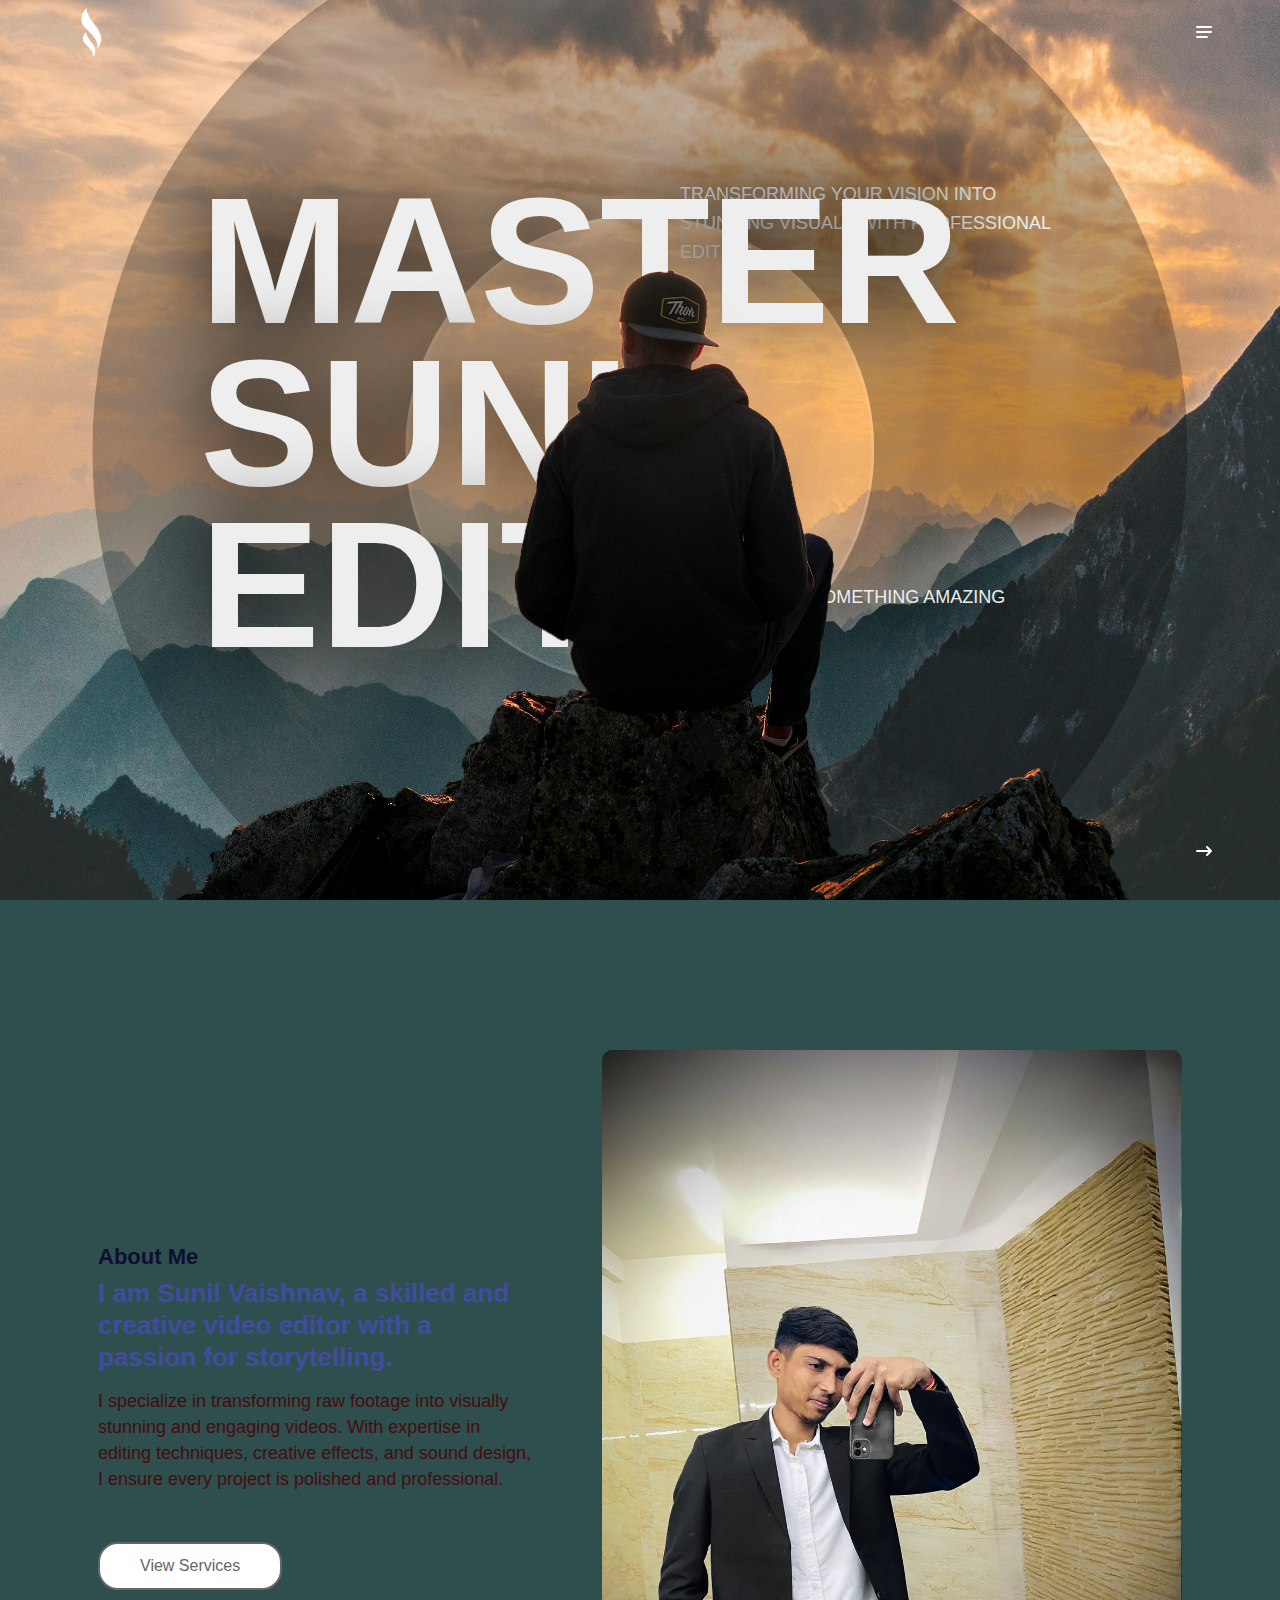
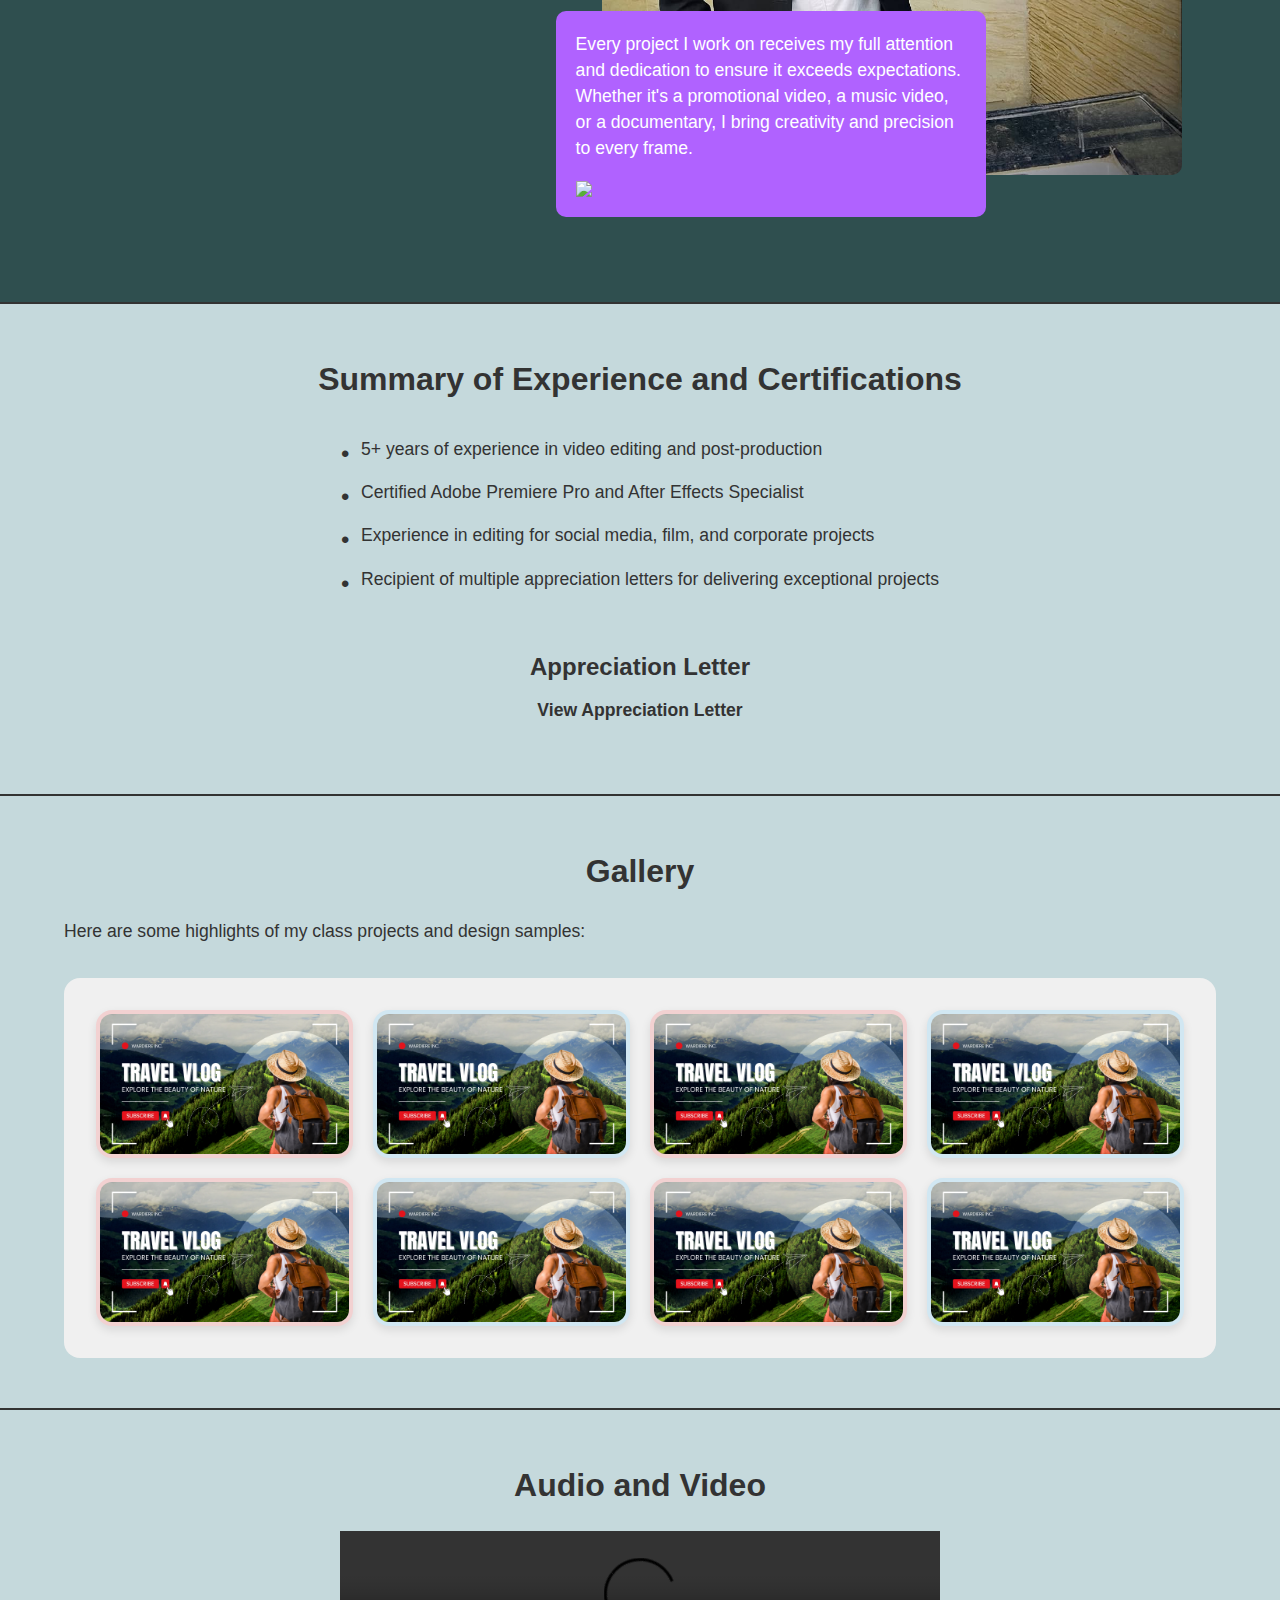
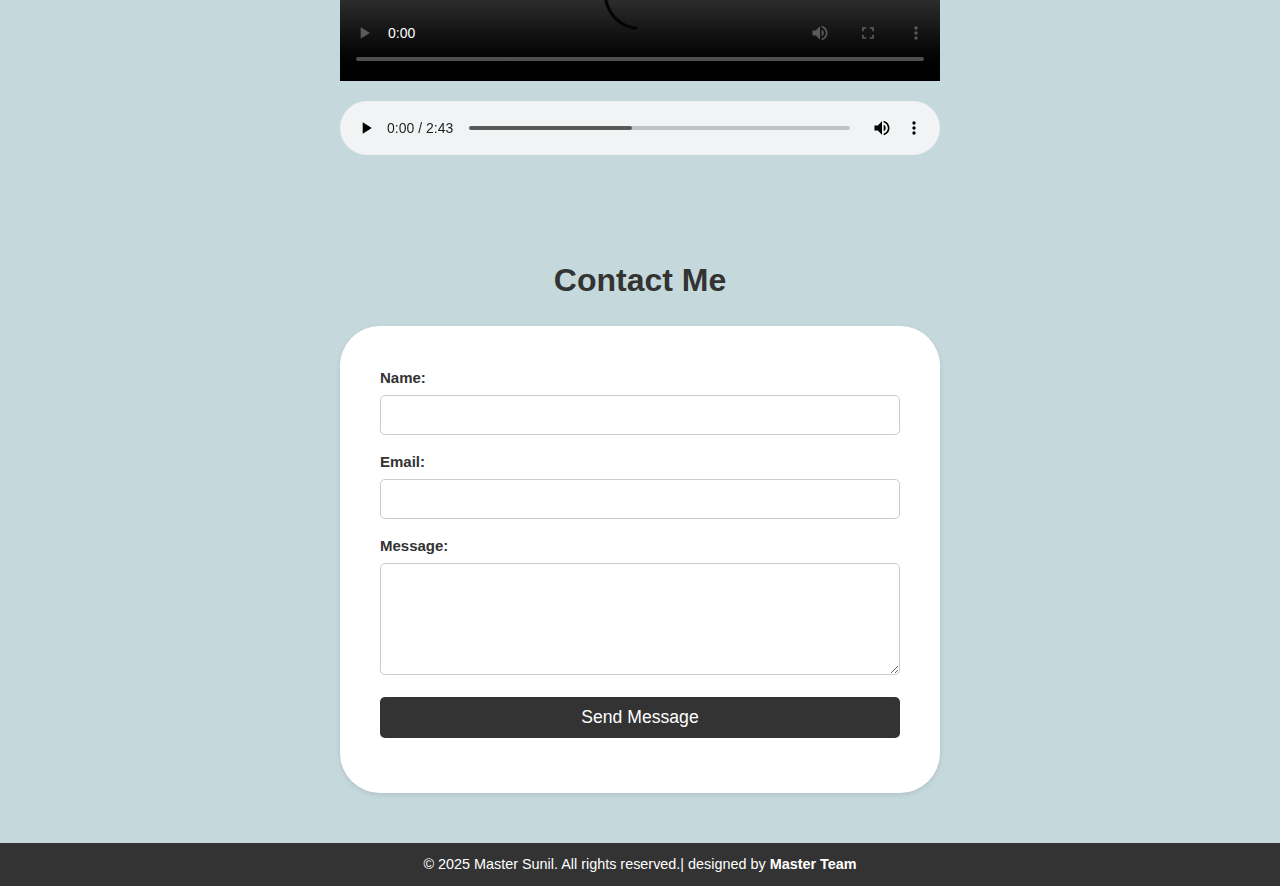
==== index.html @ e3a4bf8e "add some file's" ====
<!DOCTYPE html>
<html lang="en">
<head>
    <meta charset="UTF-8">
    <meta name="viewport" content="width=device-width, initial-scale=1.0">
    <title>Document</title>
    <link rel="stylesheet" href="style.css">
    <link rel="stylesheet" href="about.css">
</head>
<body>
    
    <main>
        <header>
            <figure class="logo">
                <img src="img/Sunil-logo.png" alt="">
            </figure>
            <nav>
                <svg class="w-6 h-6 text-gray-800 dark:text-white" aria-hidden="true" xmlns="http://www.w3.org/2000/svg" width="24" height="24" fill="none" viewBox="0 0 24 24">
                    <path stroke="currentColor" stroke-linecap="round" stroke-width="2" d="M5 7h14M5 12h14M5 17h10"/>
                </svg>
            </nav>
        </header>
        <section class="slider">
            <div class="list">
                <div class="item active">
                    <div class="image" style="--url: url('img/1.jpg')"></div>
                    <div class="content">
                        <h2>MASTER SUNIL EDITS</h2>
                        <p>
                            Transforming your vision into stunning visuals with professional editing. 
                        </p>
                        <p>
                            Let's create something amazing together!
                        </p>
                    </div>
                </div>
                <div class="item ">
                    <div class="image" style="--url: url('img/2.jpg')"></div>
                    <div class="content">
                        <h2>MASTER SUNIL EDITS</h2>
                        <p>
                            Bringing your stories to life with expert video editing. Let's craft your masterpiece today!
                        </p>
                        <p>
                            Elevating your content with precision editing. Let's turn your ideas into unforgettable videos!
                        </p>
                    </div>
                </div>
                <div class="item">
                    <div class="image" style="--url: url('img/3.jpg')"></div>
                    <div class="content">
                        <h2>MASTER SUNIL EDITS</h2>
                        <p>
                            Expert editing, flawless storytelling. Let's create impactful videos that resonate with your audience!
                        </p>
                        <p>
                            Creative video editing that captivates and engages. Let's bring your vision to life!
                        </p>
                    </div>
                </div>
            </div>
            <div class="arrows">
                <button id="prev">
                    <svg class="w-6 h-6 text-gray-800 dark:text-white" aria-hidden="true" xmlns="http://www.w3.org/2000/svg" width="24" height="24" fill="none" viewBox="0 0 24 24">
                        <path stroke="currentColor" stroke-linecap="round" stroke-linejoin="round" stroke-width="2" d="M5 12h14M5 12l4-4m-4 4 4 4"/>
                    </svg>
                </button>
                <button id="next">
                    <svg class="w-6 h-6 text-gray-800 dark:text-white" aria-hidden="true" xmlns="http://www.w3.org/2000/svg" width="24" height="24" fill="none" viewBox="0 0 24 24">
                        <path stroke="currentColor" stroke-linecap="round" stroke-linejoin="round" stroke-width="2" d="M19 12H5m14 0-4 4m4-4-4-4"/>
                    </svg>
                </button>
            </div>
        </section>

        <section>
            <div class="Main-head">
                
            </div>
        </section>

        <!-- _________________________________________________________________________________ -->

        <section id="about" class="section">
            <div class="responsive-container-block bigContainer">
                <div class="responsive-container-block Container bottomContainer">
                  <div class="ultimateImg">
                    <img class="mainImg" src="img/sunil.jpg">
                    <div class="purpleBox">
                      <p class="purpleText">
                        Every project I work on receives my full attention and dedication to ensure it exceeds expectations. Whether it's a promotional video, a music video, or a documentary, I bring creativity and precision to every frame.                      </p>
                      <img class="stars" src="https://workik-widget-assets.s3.amazonaws.com/widget-assets/images/mp5.svg">
                    </div>
                  </div>
                  <div class="allText bottomText">
                    <p class="text-blk headingText">
                      About Me
                    </p>
                    <p class="text-blk subHeadingText">
                        I am Sunil Vaishnav, a skilled and creative video editor with a passion for storytelling.
                    </p>
                    <p class="text-blk description">
                        I specialize in transforming raw footage into visually stunning and engaging videos. With expertise in editing techniques, creative effects, and sound design, I ensure every project is polished and professional.
                    </p>
                    <a class="explore">
                      View Services
                    </a>
                  </div>
                </div>
              </div>
        </section>
<hr>        
        <section id="experience" class="Experience">
            <div class="container">
                <h2>Summary of Experience and Certifications</h2>
                <div class="experience-content">
                    <ul class="experience-list">
                        <li>5+ years of experience in video editing and post-production</li>
                        <li>Certified Adobe Premiere Pro and After Effects Specialist</li>
                        <li>Experience in editing for social media, film, and corporate projects</li>
                        <li>Recipient of multiple appreciation letters for delivering exceptional projects</li>
                    </ul>
                    <div class="certifications">
                        <h3>Appreciation Letter</h3>
                        <p><a href="files/appreciation_letter.pdf" target="_blank">View Appreciation Letter</a></p>
                    </div>
                </div>
            </div>
        </section>
<hr>
    <section id="gallery" class="section">
        <div class="container">
            <h2>Gallery</h2>
            <p>Here are some highlights of my class projects and design samples:</p>
            <div class="gallery">
                <img src="img/thumbnails.png" alt="Project 1">
                <img src="img/thumbnails.png" alt="Project 2">
                <img src="img/thumbnails.png" alt="Project 3">
                <img src="img/thumbnails.png" alt="Project 4">
                <img src="img/thumbnails.png" alt="Project 1">
                <img src="img/thumbnails.png" alt="Project 2">
                <img src="img/thumbnails.png" alt="Project 3">
                <img src="img/thumbnails.png" alt="Project 4">
                
            </div>
        </div>
    </section>
<hr>
    <section id="media" class="section">
        <div class="container">
            <h2>Audio and Video</h2>
            <div class="media">
                <video controls>
                    <source src="img/videoplayback.mp4" type="video/mp4">
                    Your browser does not support the video tag.
                </video>
                <audio controls>
                    <source src="img/voice.mp3" type="audio/mpeg">
                    Your browser does not support the audio tag.
                </audio>
            </div>
    </section>
<!-- <hr> -->
    <section id="contact" class="section">
        <div class="container">
            <h2>Contact Me</h2>
            <form action="#" method="POST">
                <label for="name">Name:</label>
                <input type="text" id="name" name="name" required>

                <label for="email">Email:</label>
                <input type="email" id="email" name="email" required>

                <label for="message">Message:</label>
                <textarea id="message" name="message" rows="5" required></textarea>

                <button type="submit">Send Message</button>
            </form>
        </div>
    </section>

    <footer>
        <div class="container">
            <p>&copy; 2025 Master Sunil. All rights reserved.| designed by <strong>Master Team</strong></p>
        </div>
    </footer>
        
    </main>
    <script src="app.js"></script>
</body>
</html>
---- style.css ----
@import url('https://fonts.cdnfonts.com/css/bebas-neue');
@import url('https://fonts.cdnfonts.com/css/poppins');
/* 1200 x 780 */
body{
    margin: 0;
    font-size: 15px;
    background-color: darkslategray;
}
*{
    padding: 0;
    margin: 0;
    box-sizing: border-box;
    list-style: none;
}
svg{
    color: #fff;
}
:root{
    --width-default: min(1200px, 90vw);
    --diameter: 1432px;
}
.logo img{
    width: 50px;
}
header{
    width: var( --width-default);
    height: 70px;
    margin: auto;
    display: flex;
    justify-content: space-between;
    align-items: center;
    position: relative;
    z-index: 1;
}
.slider{
    /* background-color: red; */
    color: #eee;
    width: 100vw;
    height: 100vh;
    position: relative;
    overflow: hidden;
    margin-top: -70px;
}
.slider .list .item{
    position: absolute;
    inset: 0 0 0 0;
    display: flex;
    justify-content: center;
    align-items: center;
    transition: 1s;
}
.slider .list .item .content{
    position: absolute;
    top: 20%;
    left: 50%;
    transform: translateX(-50%);
    width: max-content;
    max-width: 100%;
    text-align: center;
    display: grid;
    grid-template-columns: repeat(2, 400px);
    text-align: left;
    gap: 80px;
    font-size: 1.2em;
    text-transform: uppercase;
    font-family: Poppins;
    text-shadow: 0 0 80px #000;
}
.slider .list .item .content h2{
    font-size: 10em;
    font-family: 'Bebas Neue', sans-serif;
    line-height: 0.9em;
    transform: translateY(-100%);
    transition: transform 1s;
    grid-row-start: 1;
    grid-row-end: 3;
}
.slider .list .item .content p{
}
.slider .list .item .content p:last-child{
    display: flex;
    justify-content: start;
    align-items: end;
    padding-bottom: 25px;
}
/* item default */
.slider .list .item .image{
    flex-shrink: 0;
    width: var(--diameter);
    height: var(--diameter);
    background-image: var(--url);
    background-size: var(--diameter) var(--diameter);
    background-position: center;
    border-radius: 50%;
    transform: rotate(-60deg);
    position: relative;
    transition: 1s;
}
.slider .list .item .image::before, 
.slider .list .item .image::after{
    position: absolute;
    width: 70%;
    height: 70%;
    content: '';
    border-radius: 50%;
    top: 50%;
    left: 50%;
    transform: translate(-50%, -50%)  rotate(-120deg);
    background-image: 
    linear-gradient(to right, #0004, #0004),
    var(--url);
    background-size: var(--diameter) var(--diameter);
    background-position: center;
    transition: 1s;
}
.slider .list .item .image::after{
    width: 30%;
    height: 30%;
    background-image: var(--url);
    border: 3px solid #fff2;
    transform: translate(-50%, -50%) rotate(-170deg);
}

/* default  */
.slider .list .item .image{
    filter: blur(30px);
}

.slider .list .item{
    pointer-events: none;
    opacity: 0;
}
/* item active */
.slider .list .item.active{
    pointer-events: auto;
    opacity: 1;
}
.slider .item.active .image{
    filter: blur(0px);
    transform: rotate(0deg);
}
.slider .item.active .image::before,
.slider .item.active .image::after
{
    transform: translate(-50%, -50%) rotate(0deg) ;
}
.slider .list .item.active .content h2{
    transform: translateY(0);
}

/* item phía sau */
.slider .list .item.active ~ .item{
    opacity: 0;
}
.slider .item.active ~ .item .image{
    transform: rotate(60deg);
}
.slider .item.active ~ .item .image::before
{
    transform: translate(-50%, -50%) rotate(120deg) ;
}
.slider .item.active ~ .item .image::after
{
    transform: translate(-50%, -50%) rotate(170deg) ;
}
.slider .list .item.active ~ .item .content h2{
    transform: translateY(100%);
}
/* arrows */
.arrows{
    position: absolute;
    left: 50%;
    transform: translateX(-50%);
    bottom: 30px;
    width: var(--width-default);
    display: flex;
    justify-content: space-between;
}
.arrows button{
    all: unset;
    cursor: pointer;
}
.slider .list::after{
    position: absolute;
    content: '';
    bottom: 0;
    width: min(1000px, 100vw);
    height: 70%;
    left: 50%;
    transform: translateX(-50%);
    background-image: url(img/model.png);
    background-size: cover;
    background-position: top;
    pointer-events: none;
    animation: showModel 1s ease-in-out 1 forwards;
}
@keyframes showModel{
    from{
        transform: translateX(-50%) scale(1.3) translateY(88px);
    }
}

.arrows button.d-none{
    opacity: 0;
    pointer-events: none;
}
@media all and (max-width: 1024px) {
    .slider .list .item .content{
        grid-template-columns: repeat(2, 300px);
    }
    .slider .list .item .content h2{
        font-size: 8em;
    }
}
@media all and (max-width: 767px) {
    .slider .list .item .content{
        grid-template-columns: 80%;
        justify-content: center;
        gap: 20px;
        top: 70px;
    }
    .slider .list .item .content h2{
        font-size: 4em;
    }
    .slider .list .item .content p{
        font-size: small;
    }



    
}
---- about.css ----
/* General Reset */
body, h1, h2, h3, p, ul, li, a, img, video, audio, input, textarea, button {
    margin: 0;
    padding: 0;
    border: 0;
    box-sizing: border-box;
}

body {
    font-family: 'Roboto', sans-serif;
    line-height: 1.6;
    color: #333;
    background-image: url('[data-uri]'); /* Specify the image path here */
    background-size: cover; /* Ensures the image covers the entire screen */
    background-position: center center; /* Centers the image */
    background-attachment: fixed; /* Keeps the background image fixed while scrolling */
    background-repeat: no-repeat; /* Prevents repeating the image */
}



.container {
    width: 90%;
    max-width: 1200px;
    margin: 0 auto;
}

.section {
    padding: 50px 0;
}

.section h2 {
    font-size: 2rem;
    text-align: center;
    margin-bottom: 20px;
}

.section p, .section ul {
    font-size: 1.1rem;
    margin-bottom: 20px;
}

.gallery {
    display: grid;
    grid-template-columns: repeat(auto-fit, minmax(250px, 1fr));
    gap: 20px;
}

/* ______________About_______________ */


* {
    font-family: Nunito, sans-serif;
  }
  
  .responsive-container-block {
    min-height: 75px;
    height: fit-content;
    width: 100%;
    padding-top: 10px;
    padding-right: 10px;
    padding-bottom: 10px;
    padding-left: 10px;
    display: flex;
    flex-wrap: wrap;
    margin-top: 0px;
    margin-right: auto;
    margin-bottom: 0px;
    margin-left: auto;
    justify-content: flex-start;
  }
  
  a {
    text-decoration-line: none;
    text-decoration-thickness: initial;
    text-decoration-style: initial;
    text-decoration-color: initial;
  }
  
  .text-blk {
    margin-top: 0px;
    margin-right: 0px;
    margin-bottom: 0px;
    margin-left: 0px;
    padding-top: 10px;
    padding-right: 10px;
    padding-bottom: 10px;
    padding-left: 10px;
    line-height: 25px;
  }
  
  .responsive-container-block.bigContainer {
    padding-top: 10px;
    padding-right: 30px;
    padding-bottom: 10px;
    padding-left: 30px;
    flex-direction: column;
    align-items: center;
    justify-content: center;
    padding: 10px 50px 10px 50px;
  }
  
  .mainImg {
    color: black;
    width: 100%;
    height: auto;
    border-top-left-radius: 10px;
    border-top-right-radius: 10px;
    border-bottom-right-radius: 10px;
    border-bottom-left-radius: 10px;
  }
  
  .text-blk.headingText {
    font-size: 22px;
    font-weight: 700;
    line-height: 30px;
    color: rgb(14 15 48);
    padding-top: 0px;
    padding-right: 10px;
    padding-bottom: 0px;
    padding-left: 0px;
    margin-top: 0px;
    margin-right: 0px;
    margin-bottom: 5px;
    margin-left: 0px;
  }
  
  .allText {
    padding-top: 0px;
    padding-right: 0px;
    padding-bottom: 0px;
    padding-left: 0px;
    width: 40%;
    margin-top: 0px;
    margin-right: 0px;
    margin-bottom: 0px;
    margin-left: 0px;
  }
  
  .text-blk.subHeadingText {
    color: rgb(65 76 159);
    font-size: 26px;
    line-height: 32px;
    font-weight: 700;
    margin-top: 0px;
    margin-right: 0px;
    margin-bottom: 15px;
    margin-left: 0px;
    padding-top: 0px;
    padding-right: 10px;
    padding-bottom: 0px;
    padding-left: 0px;
  }
  
  .text-blk.description {
    font-size: 18px;
    line-height: 26px;
    color: rgb(70 12 12);
    margin-top: 0px;
    margin-right: 0px;
    margin-bottom: 50px;
    margin-left: 0px;
    font-weight: 400;
    padding-top: 0px;
    padding-right: 10px;
    padding-bottom: 0px;
    padding-left: 0px;
  }
  
  .explore {
    font-size: 16px;
    border-radius: 20px;
    line-height: 28px;
    color: rgb(102, 102, 102);
    border-top-width: 2px;
    border-right-width: 2px;
    border-bottom-width: 2px;
    border-left-width: 2px;
    border-top-style: solid;
    border-right-style: solid;
    border-bottom-style: solid;
    border-left-style: solid;
    border-top-color: rgb(102, 102, 102);
    border-right-color: rgb(102, 102, 102);
    border-bottom-color: rgb(102, 102, 102);
    border-left-color: rgb(102, 102, 102);
    border-image-source: initial;
    border-image-slice: initial;
    border-image-width: initial;
    border-image-outset: initial;
    border-image-repeat: initial;
    cursor: pointer;
    background-color: white;
    margin-top: 0px;
    margin-right: 0px;
    margin-bottom: 0px;
    margin-left: 0px;
    padding-top: 8px;
    padding-right: 40px;
    padding-bottom: 8px;
    padding-left: 40px;
  }
  
  .explore:hover {
    background-image: initial;
    background-position-x: initial;
    background-position-y: initial;
    background-size: initial;
    background-repeat-x: initial;
    background-repeat-y: initial;
    background-attachment: initial;
    background-origin: initial;
    background-clip: initial;
    background-color: rgb(176, 98, 255);
    color: white;
    border-top-width: initial;
    border-right-width: initial;
    border-bottom-width: initial;
    border-left-width: initial;
    border-top-style: none;
    border-right-style: none;
    border-bottom-style: none;
    border-left-style: none;
    border-top-color: initial;
    border-right-color: initial;
    border-bottom-color: initial;
    border-left-color: initial;
    border-image-source: initial;
    border-image-slice: initial;
    border-image-width: initial;
    border-image-outset: initial;
    border-image-repeat: initial;
  }
  
  .responsive-container-block.Container {
    margin-top: 80px;
    margin-right: auto;
    margin-bottom: 50px;
    margin-left: auto;
    justify-content: center;
    align-items: center;
    max-width: 1320px;
    padding-top: 10px;
    padding-right: 10px;
    padding-bottom: 10px;
    padding-left: 10px;
  }
  
  .responsive-container-block.Container.bottomContainer {
    flex-direction: row-reverse;
    margin-top: 80px;
    margin-right: auto;
    margin-bottom: 50px;
    margin-left: auto;
    position: static;
  }
  
  .allText.aboveText {
    margin-top: 0px;
    margin-right: 0px;
    margin-bottom: 0px;
    margin-left: 40px;
  }
  
  .allText.bottomText {
    margin-top: 0px;
    margin-right: 40px;
    margin-bottom: 0px;
    margin-left: 0px;
    display: flex;
    flex-direction: column;
    align-items: flex-start;
    justify-content: flex-start;
    padding-top: 0px;
    padding-right: 15px;
    padding-bottom: 0px;
    padding-left: 0px;
  }
  
  .purpleBox {
    display: flex;
    flex-direction: column;
    align-items: flex-start;
    max-width: 430px;
    background-color: rgb(176, 98, 255);
    padding-top: 20px;
    padding-right: 20px;
    padding-bottom: 20px;
    padding-left: 20px;
    border-top-left-radius: 10px;
    border-top-right-radius: 10px;
    border-bottom-right-radius: 10px;
    border-bottom-left-radius: 10px;
    position: absolute;
    bottom: -35px;
    left: -8%;
  }
  
  .purpleText {
    font-size: 18px;
    line-height: 26px;
    color: white;
    margin-top: 0px;
    margin-right: 0px;
    margin-bottom: 10px;
    margin-left: 0px;
  }
  
  .ultimateImg {
    width: 50%;
    position: relative;
  }
  
  @media (max-width: 1024px) {
    .responsive-container-block.Container {
      max-width: 850px;
    }
  
    .mainImg {
      width: 55%;
      height: auto;
    }
  
    .allText {
      width: 40%;
      margin-top: 0px;
      margin-right: 0px;
      margin-bottom: 0px;
      margin-left: 20px;
    }
  
    .responsive-container-block.bigContainer {
      padding-top: 10px;
      padding-right: 10px;
      padding-bottom: 10px;
      padding-left: 10px;
    }
  
    .responsive-container-block.Container.bottomContainer {
      margin-top: 80px;
      margin-right: auto;
      margin-bottom: 50px;
      margin-left: auto;
    }
  
    .responsive-container-block.Container {
      max-width: 830px;
    }
  
    .allText.aboveText {
      margin-top: 30px;
      margin-right: 0px;
      margin-bottom: 0px;
      margin-left: 40px;
    }
  
    .allText.bottomText {
      margin-top: 30px;
      margin-right: 40px;
      margin-bottom: 0px;
      margin-left: 0px;
      text-align: left;
    }
  
    .text-blk.headingText {
      text-align: center;
    }
  
    .allText.aboveText {
      display: flex;
      flex-direction: column;
      align-items: center;
      justify-content: center;
      margin-top: 30px;
      margin-right: 0px;
      margin-bottom: 0px;
      margin-left: 0px;
    }
  
    .text-blk.subHeadingText {
      text-align: left;
      font-size: 26px;
      line-height: 32px;
    }
  
    .text-blk.description {
      text-align: left;
      line-height: 24px;
    }
  
    .explore {
      margin-top: 0px;
      margin-right: 0px;
      margin-bottom: 0px;
      margin-left: 0px;
    }
  
    .responsive-container-block.bigContainer {
      padding-top: 10px;
      padding-right: 30px;
      padding-bottom: 10px;
      padding-left: 30px;
    }
  
    .responsive-container-block.Container {
      justify-content: space-evenly;
    }
  
    .purpleBox {
      bottom: 10%;
    }
  
    .responsive-container-block.Container.bottomContainer {
      padding-top: 10px;
      padding-right: 0px;
      padding-bottom: 10px;
      padding-left: 0px;
      max-width: 930px;
    }
  
    .allText.bottomText {
      width: 40%;
    }
  
    .purpleBox {
      bottom: auto;
      left: -10%;
      top: 70%;
    }
  
    .mainImg {
      width: 100%;
    }
  
    .text-blk.headingText {
      text-align: left;
    }
  }
  
  @media (max-width: 768px) {
    .allText {
      width: 100%;
      display: flex;
      flex-direction: column;
      justify-content: center;
      align-items: center;
      padding-top: 0px;
      padding-right: 0px;
      padding-bottom: 0px;
      padding-left: 0px;
    }
  
    .responsive-container-block.Container {
      flex-direction: column;
      height: auto;
    }
  
    .text-blk.headingText {
      text-align: center;
    }
  
    .text-blk.subHeadingText {
      text-align: center;
      font-size: 24px;
    }
  
    .text-blk.description {
      text-align: center;
      font-size: 18px;
    }
  
    .allText {
      margin-top: 40px;
      margin-right: 0px;
      margin-bottom: 0px;
      margin-left: 0px;
    }
  
    .allText.aboveText {
      margin-top: 40px;
      margin-right: 0px;
      margin-bottom: 0px;
      margin-left: 0px;
    }
  
    .responsive-container-block.Container {
      margin-top: 80px;
      margin-right: auto;
      margin-bottom: 50px;
      margin-left: auto;
    }
  
    .responsive-container-block.Container.bottomContainer {
      margin-top: 50px;
      margin-right: auto;
      margin-bottom: 50px;
      margin-left: auto;
    }
  
    .allText.bottomText {
      margin-top: 40px;
      margin-right: 0px;
      margin-bottom: 0px;
      margin-left: 0px;
    }
  
    .mainImg {
      width: 100%;
      margin-top: 0px;
      margin-right: 0px;
      margin-bottom: -70px;
      margin-left: 0px;
    }
  
    .responsive-container-block.Container.bottomContainer {
      flex-direction: column;
    }
  
    .ultimateImg {
      width: 100%;
    }
  
    .purpleBox {
      position: static;
    }
  
    .allText.bottomText {
      width: 100%;
      align-items: flex-start;
    }
  
    .text-blk.headingText {
      text-align: left;
    }
  
    .text-blk.subHeadingText {
      text-align: left;
    }
  
    .text-blk.description {
      text-align: left;
    }
  
    .ultimateImg {
      position: static;
    }
  
    .mainImg {
      margin-top: 0px;
      margin-right: 0px;
      margin-bottom: 0px;
      margin-left: 0px;
    }
  
    .ultimateImg {
      position: relative;
    }
  
    .purpleBox {
      margin-top: 0px;
      margin-right: 0px;
      margin-bottom: 0px;
      margin-left: 0px;
      position: absolute;
      left: 0px;
      top: 80%;
    }
  
    .allText.bottomText {
      margin-top: 100px;
      margin-right: 0px;
      margin-bottom: 0px;
      margin-left: 0px;
    }
  }
  
  @media (max-width: 500px) {
    .responsive-container-block.Container {
      padding-top: 10px;
      padding-right: 0px;
      padding-bottom: 10px;
      padding-left: 0px;
      width: 100%;
      max-width: 100%;
    }
  
    .mainImg {
      width: 100%;
    }
  
    .responsive-container-block.bigContainer {
      padding-top: 10px;
      padding-right: 25px;
      padding-bottom: 10px;
      padding-left: 25px;
    }
  
    .text-blk.subHeadingText {
      font-size: 24px;
      padding-top: 0px;
      padding-right: 0px;
      padding-bottom: 0px;
      padding-left: 0px;
      line-height: 28px;
    }
  
    .text-blk.description {
      font-size: 16px;
      padding-top: 0px;
      padding-right: 0px;
      padding-bottom: 0px;
      padding-left: 0px;
      line-height: 22px;
    }
  
    .allText {
      padding-top: 0px;
      padding-right: 0px;
      padding-bottom: 0px;
      padding-left: 0px;
      width: 100%;
    }
  
    .allText.bottomText {
      margin-top: 50px;
      margin-right: 0px;
      margin-bottom: 0px;
      margin-left: 0px;
      padding: 0 0 0 0;
      margin: 30px 0 0 0;
    }
  
    .ultimateImg {
      position: static;
    }
  
    .purpleBox {
      position: static;
    }
  
    .stars {
      width: 55%;
    }
  
    .allText.bottomText {
      margin-top: 75px;
      margin-right: 0px;
      margin-bottom: 0px;
      margin-left: 0px;
    }
  
    .responsive-container-block.bigContainer {
      padding-top: 10px;
      padding-right: 20px;
      padding-bottom: 10px;
      padding-left: 20px;
    }
  
    .purpleText {
      font-size: 16px;
      line-height: 22px;
    }
  
    .explore {
      padding: 6px 35px 6px 35px;
      font-size: 15px;
    }
  }

@import url('https://fonts.googleapis.com/css2?family=Nunito:wght@200;300;400;600;700;800&amp;display=swap');

*,
*:before,
*:after {
  -moz-box-sizing: border-box;
  -webkit-box-sizing: border-box;
  box-sizing: border-box;
}

body {
  margin: 0;
}

.wk-desk-1 {
  width: 8.333333%;
}

.wk-desk-2 {
  width: 16.666667%;
}

.wk-desk-3 {
  width: 25%;
}

.wk-desk-4 {
  width: 33.333333%;
}

.wk-desk-5 {
  width: 41.666667%;
}

.wk-desk-6 {
  width: 50%;
}

.wk-desk-7 {
  width: 58.333333%;
}

.wk-desk-8 {
  width: 66.666667%;
}

.wk-desk-9 {
  width: 75%;
}

.wk-desk-10 {
  width: 83.333333%;
}

.wk-desk-11 {
  width: 91.666667%;
}

.wk-desk-12 {
  width: 100%;
}

@media (max-width: 1024px) {
  .wk-ipadp-1 {
    width: 8.333333%;
  }

  .wk-ipadp-2 {
    width: 16.666667%;
  }

  .wk-ipadp-3 {
    width: 25%;
  }

  .wk-ipadp-4 {
    width: 33.333333%;
  }

  .wk-ipadp-5 {
    width: 41.666667%;
  }

  .wk-ipadp-6 {
    width: 50%;
  }

  .wk-ipadp-7 {
    width: 58.333333%;
  }

  .wk-ipadp-8 {
    width: 66.666667%;
  }

  .wk-ipadp-9 {
    width: 75%;
  }

  .wk-ipadp-10 {
    width: 83.333333%;
  }

  .wk-ipadp-11 {
    width: 91.666667%;
  }

  .wk-ipadp-12 {
    width: 100%;
  }
}

@media (max-width: 768px) {
  .wk-tab-1 {
    width: 8.333333%;
  }

  .wk-tab-2 {
    width: 16.666667%;
  }

  .wk-tab-3 {
    width: 25%;
  }

  .wk-tab-4 {
    width: 33.333333%;
  }

  .wk-tab-5 {
    width: 41.666667%;
  }

  .wk-tab-6 {
    width: 50%;
  }

  .wk-tab-7 {
    width: 58.333333%;
  }

  .wk-tab-8 {
    width: 66.666667%;
  }

  .wk-tab-9 {
    width: 75%;
  }

  .wk-tab-10 {
    width: 83.333333%;
  }

  .wk-tab-11 {
    width: 91.666667%;
  }

  .wk-tab-12 {
    width: 100%;
  }
}

@media (max-width: 500px) {
  .wk-mobile-1 {
    width: 8.333333%;
  }

  .wk-mobile-2 {
    width: 16.666667%;
  }

  .wk-mobile-3 {
    width: 25%;
  }

  .wk-mobile-4 {
    width: 33.333333%;
  }

  .wk-mobile-5 {
    width: 41.666667%;
  }

  .wk-mobile-6 {
    width: 50%;
  }

  .wk-mobile-7 {
    width: 58.333333%;
  }

  .wk-mobile-8 {
    width: 66.666667%;
  }

  .wk-mobile-9 {
    width: 75%;
  }

  .wk-mobile-10 {
    width: 83.333333%;
  }

  .wk-mobile-11 {
    width: 91.666667%;
  }

  .wk-mobile-12 {
    width: 100%;
  }
}


/* _________________Experience___________________ */

#experience {
    padding: 50px 0;
    background-color: #C5D9DC;
}

#experience .container {
    text-align: center;
}

#experience h2 {
    font-size: 2rem;
    margin-bottom: 30px;
}

#experience .experience-content {
    display: flex;
    flex-direction: column;
    align-items: center;
    justify-content: center;
    gap: 20px;
}

#experience .experience-list {
    list-style-type: none;
    padding: 0;
    font-size: 1.1rem;
    text-align: left;
    max-width: 800px;
    margin: 0 auto;
}

#experience .experience-list li {
    padding-left: 20px;
    position: relative;
    margin-bottom: 15px;
}

#experience .experience-list li:before {
    content: "•";
    position: absolute;
    left: 0;
    color: #333;
    font-size: 1.5rem;
}

#experience .certifications {
    max-width: 800px;
    margin: 20px auto;
    text-align: center;
}

#experience .certifications h3 {
    font-size: 1.5rem;
    margin-bottom: 10px;
}

#experience .certifications p {
    font-size: 1.1rem;
}

#experience .certifications a {
    color: #333;
    font-weight: bold;
    text-decoration: none;
}

#experience .certifications a:hover {
    text-decoration: underline;
}

@media (max-width: 768px) {
    #experience .experience-list {
        font-size: 1rem;
    }

    #experience .experience-content {
        gap: 30px;
    }
}

hr{
    border: 1px solid #333;
}


/* Gallery Section */

#gallery{
    background-color: #C5D9DC;
}

.gallery {
    display: grid;
    grid-template-columns: repeat(auto-fit, minmax(250px, 1fr));
    gap: 1.25rem;
    margin-top: 2rem;
    padding: 2rem;
    background-color: #f0f0f0; /* Light background for gallery section */
    border-radius: 1rem;
}

.gallery img {
    width: 100%;
    height: auto;
    border-radius: 1rem;
    box-shadow: 0 4px 10px rgba(0, 0, 0, 0.1);
    transition: transform 0.3s ease, box-shadow 0.3s ease, filter 0.3s ease;
    object-fit: cover;
    border: 4px solid transparent; /* Default border */
}

.gallery img:hover {
    transform: scale(1.05);
    box-shadow: 0 8px 20px rgba(0, 0, 0, 0.15);
    filter: brightness(1.1); /* Brighten the image on hover */
    border-color: var(--accent-color); /* Add colorful border on hover */
}

/* Add colored backgrounds to gallery items */
.gallery img:nth-child(odd) {
    background-color: #f2d1d1; /* Light red */
}

.gallery img:nth-child(even) {
    background-color: #d1e7f2; /* Light blue */
}

/* Add animation for gallery items */
@keyframes fadeIn {
    0% {
        opacity: 0;
        transform: translateY(20px);
    }
    100% {
        opacity: 1;
        transform: translateY(0);
    }
}

.gallery img {
    animation: fadeIn 0.5s ease-out forwards;
}

/* More colorful hover effect with different border colors */
.gallery img:nth-child(odd):hover {
    border-color: #e74c3c; /* Red border on odd items */
}

.gallery img:nth-child(even):hover {
    border-color: #3498db; /* Blue border on even items */
}


/* _______________Audio and Video_______________ */

#media{
    background-color: #C5D9DC;
}

.media {
    display: flex;
    flex-direction: column;
    align-items: center;
    gap: 20px;
}

.media video, .media audio {
    width: 100%;
    max-width: 600px;
}

/* _________Contact Me_____________ */

#contact{
    background-color: #C5D9DC;
}

form {
    max-width: 600px;
    margin: 0 auto;
    background: #fff;
    padding: 40px;
    border-radius: 40px;
    box-shadow: 0 2px 5px rgba(0, 0, 0, 0.1);
}

form label {
    display: block;
    margin-bottom: 5px;
    font-weight: bold;
}

form input, form textarea, form button {
    width: 100%;
    margin-bottom: 15px;
    padding: 10px;
    font-size: 1rem;
    border: 1px solid #ccc;
    border-radius: 5px;
}

form button {
    background: #333;
    color: #fff;
    border: none;
    cursor: pointer;
    font-size: 1.1rem;
    transition: background 0.3s;
}

form button:hover {
    background: #555;
}

footer {
    background: #333;
    color: #fff;
    text-align: center;
    padding: 10px 0;
}

footer p {
    font-size: 0.9rem;
}


/* colour */
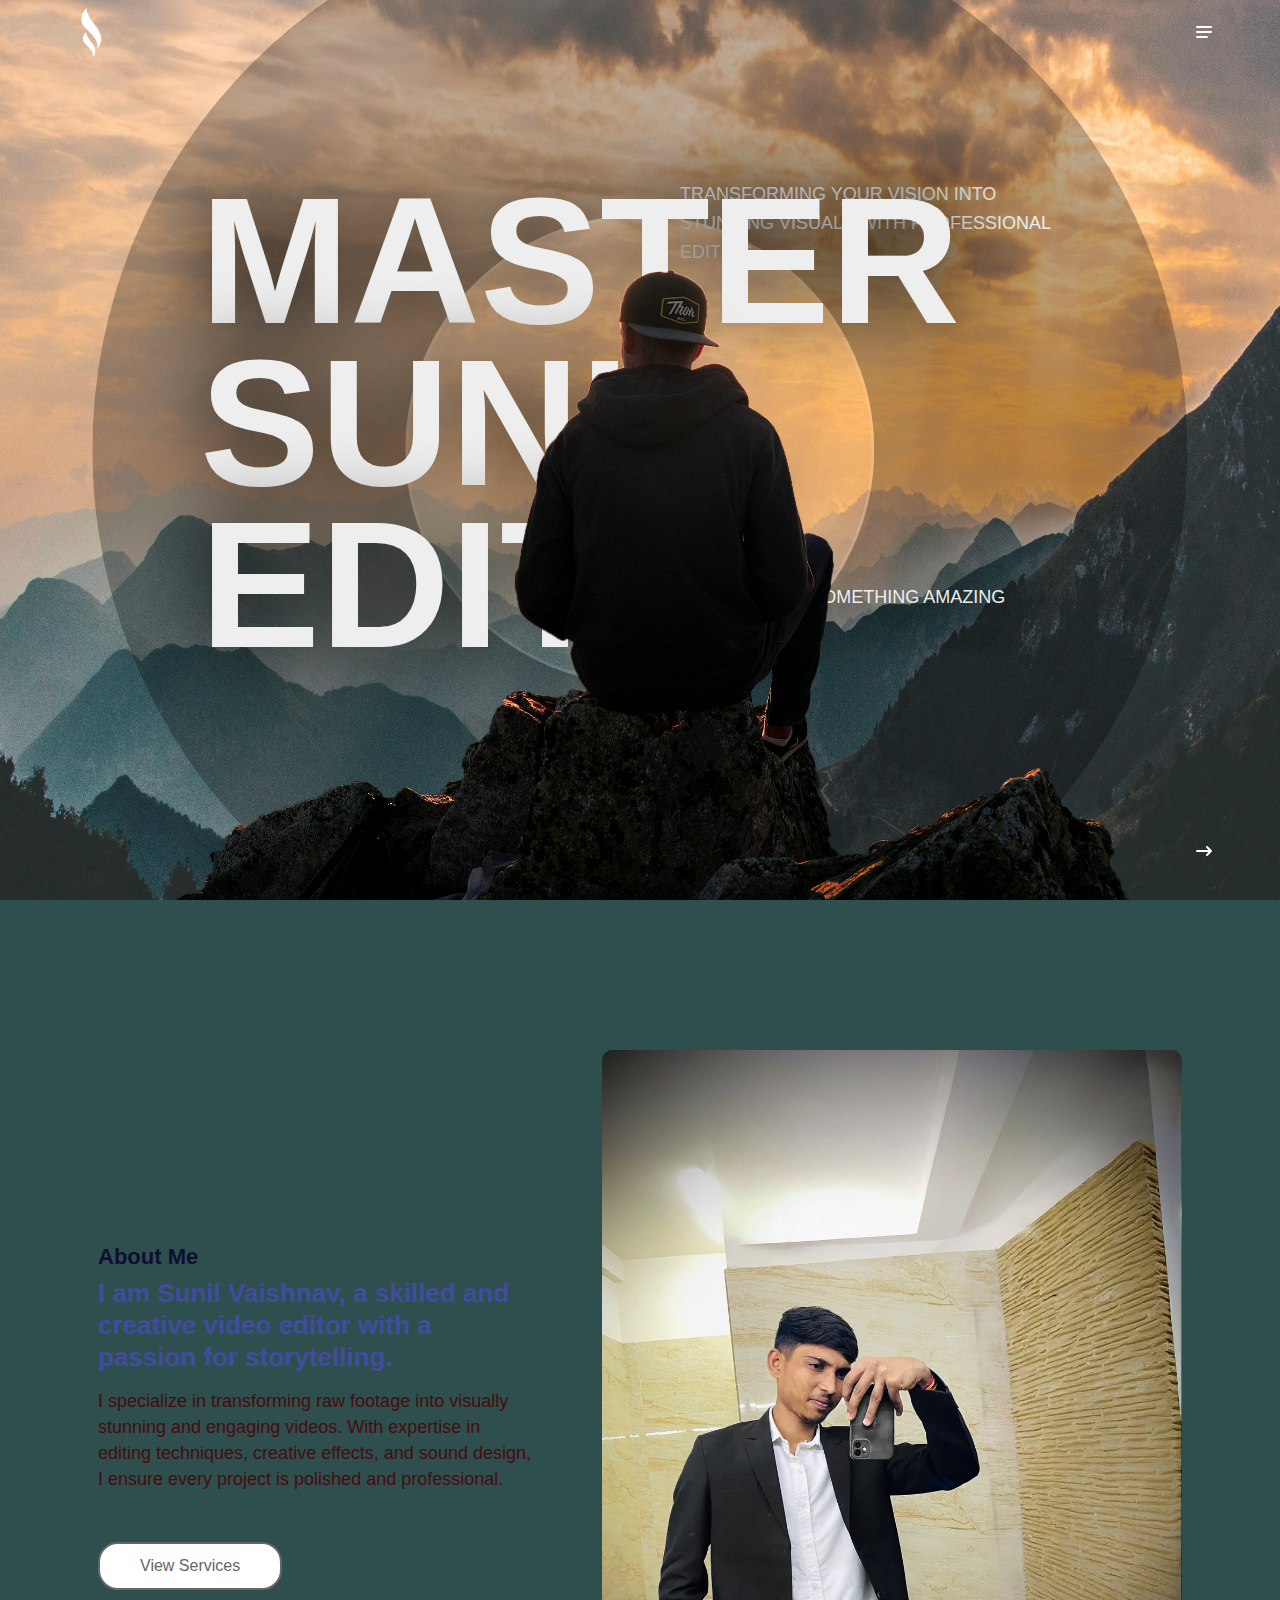
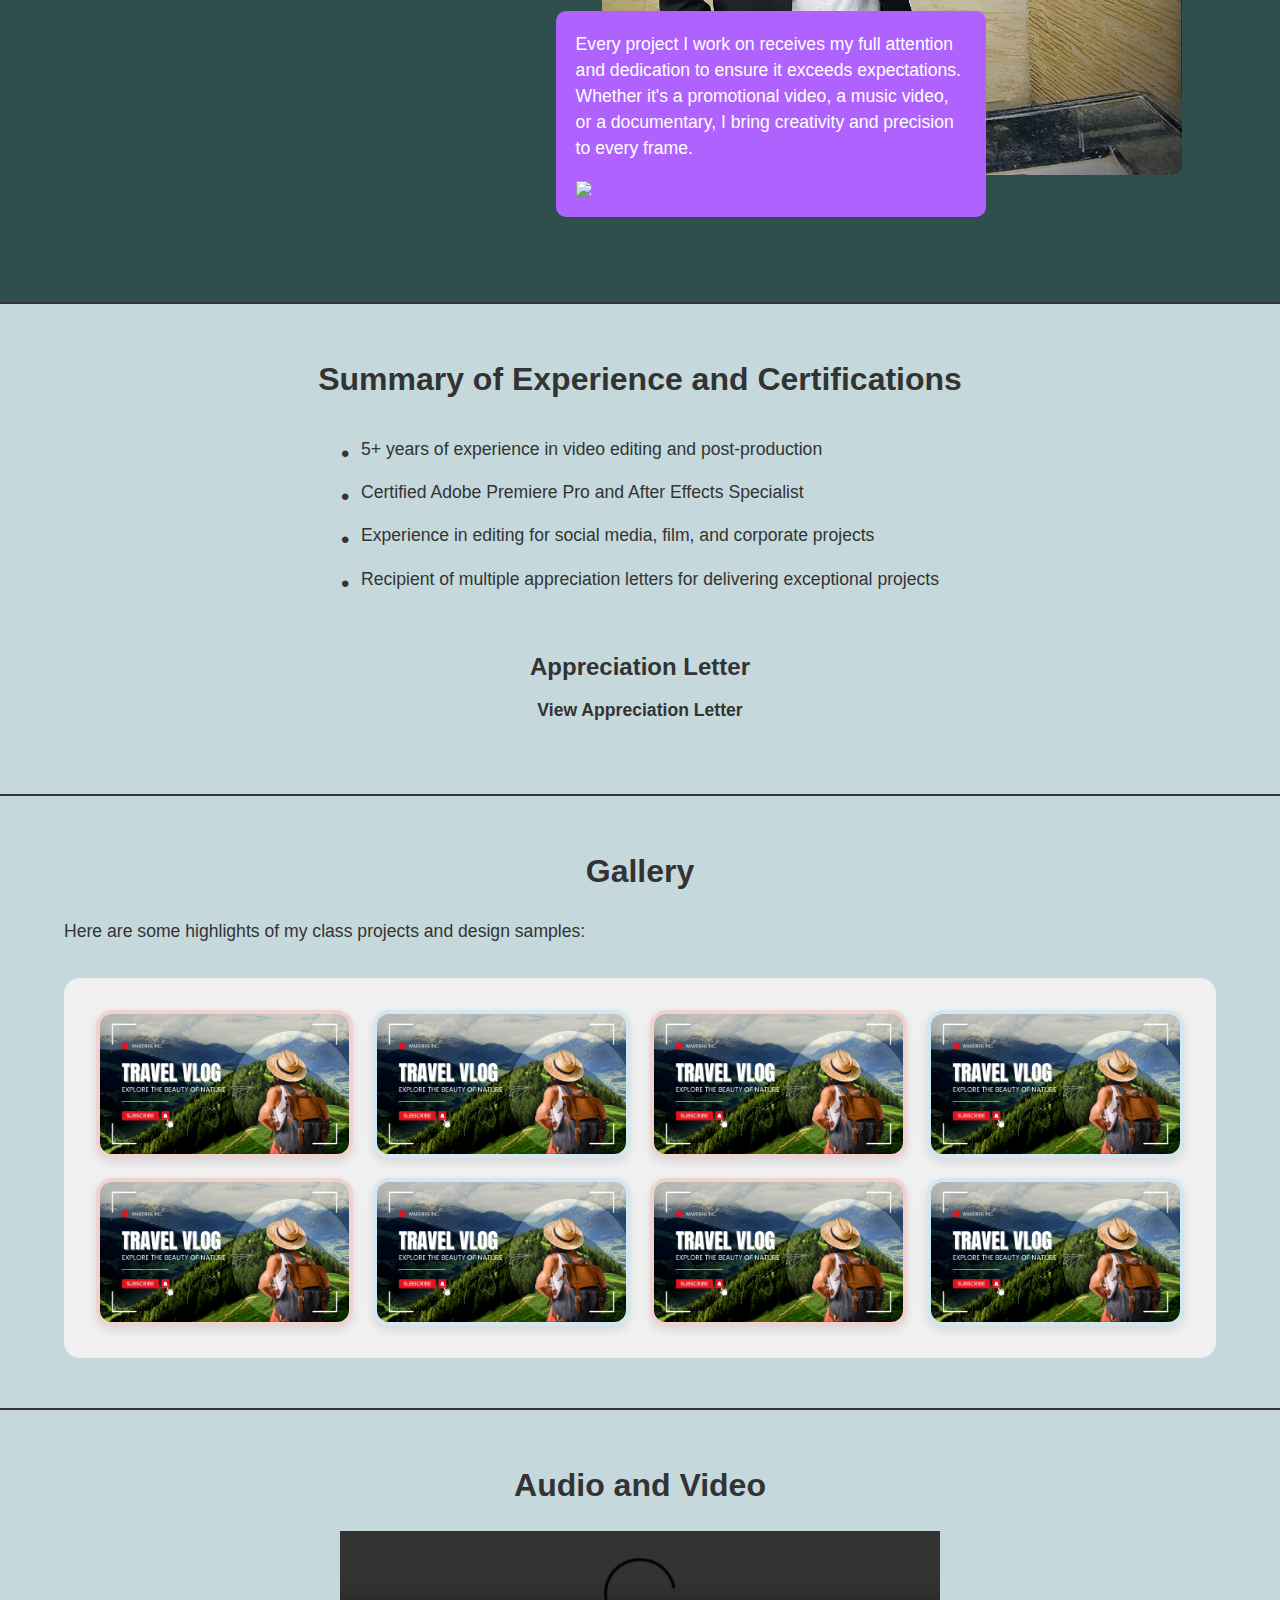
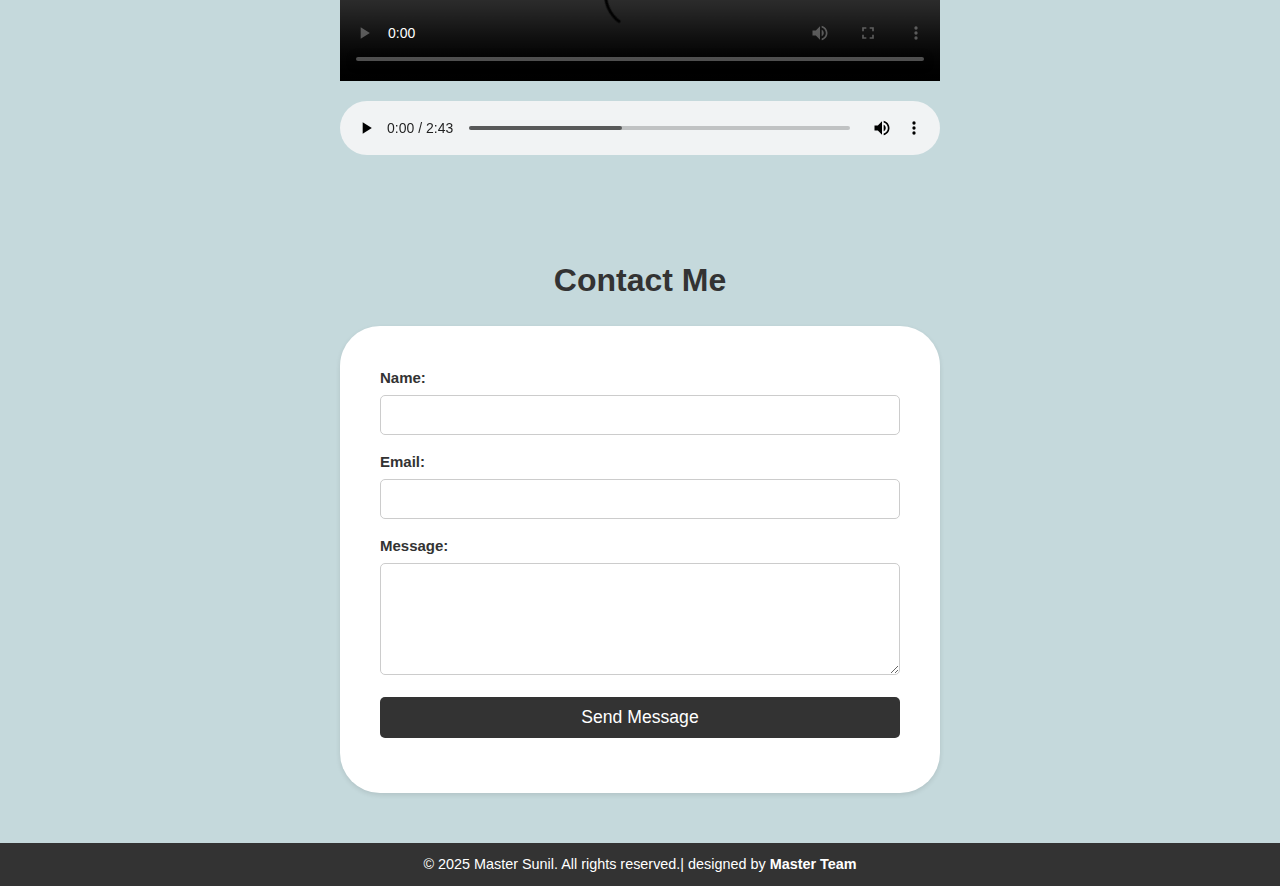
==== commit 8862a8b8: "Update index.html" ====
--- a/index.html
+++ b/index.html
@@ -3,7 +3,7 @@
 <head>
     <meta charset="UTF-8">
     <meta name="viewport" content="width=device-width, initial-scale=1.0">
-    <title>Document</title>
+    <title>Master-Sunil</title>
     <link rel="stylesheet" href="style.css">
     <link rel="stylesheet" href="about.css">
 </head>
@@ -188,4 +188,4 @@
     </main>
     <script src="app.js"></script>
 </body>
-</html>+</html>
